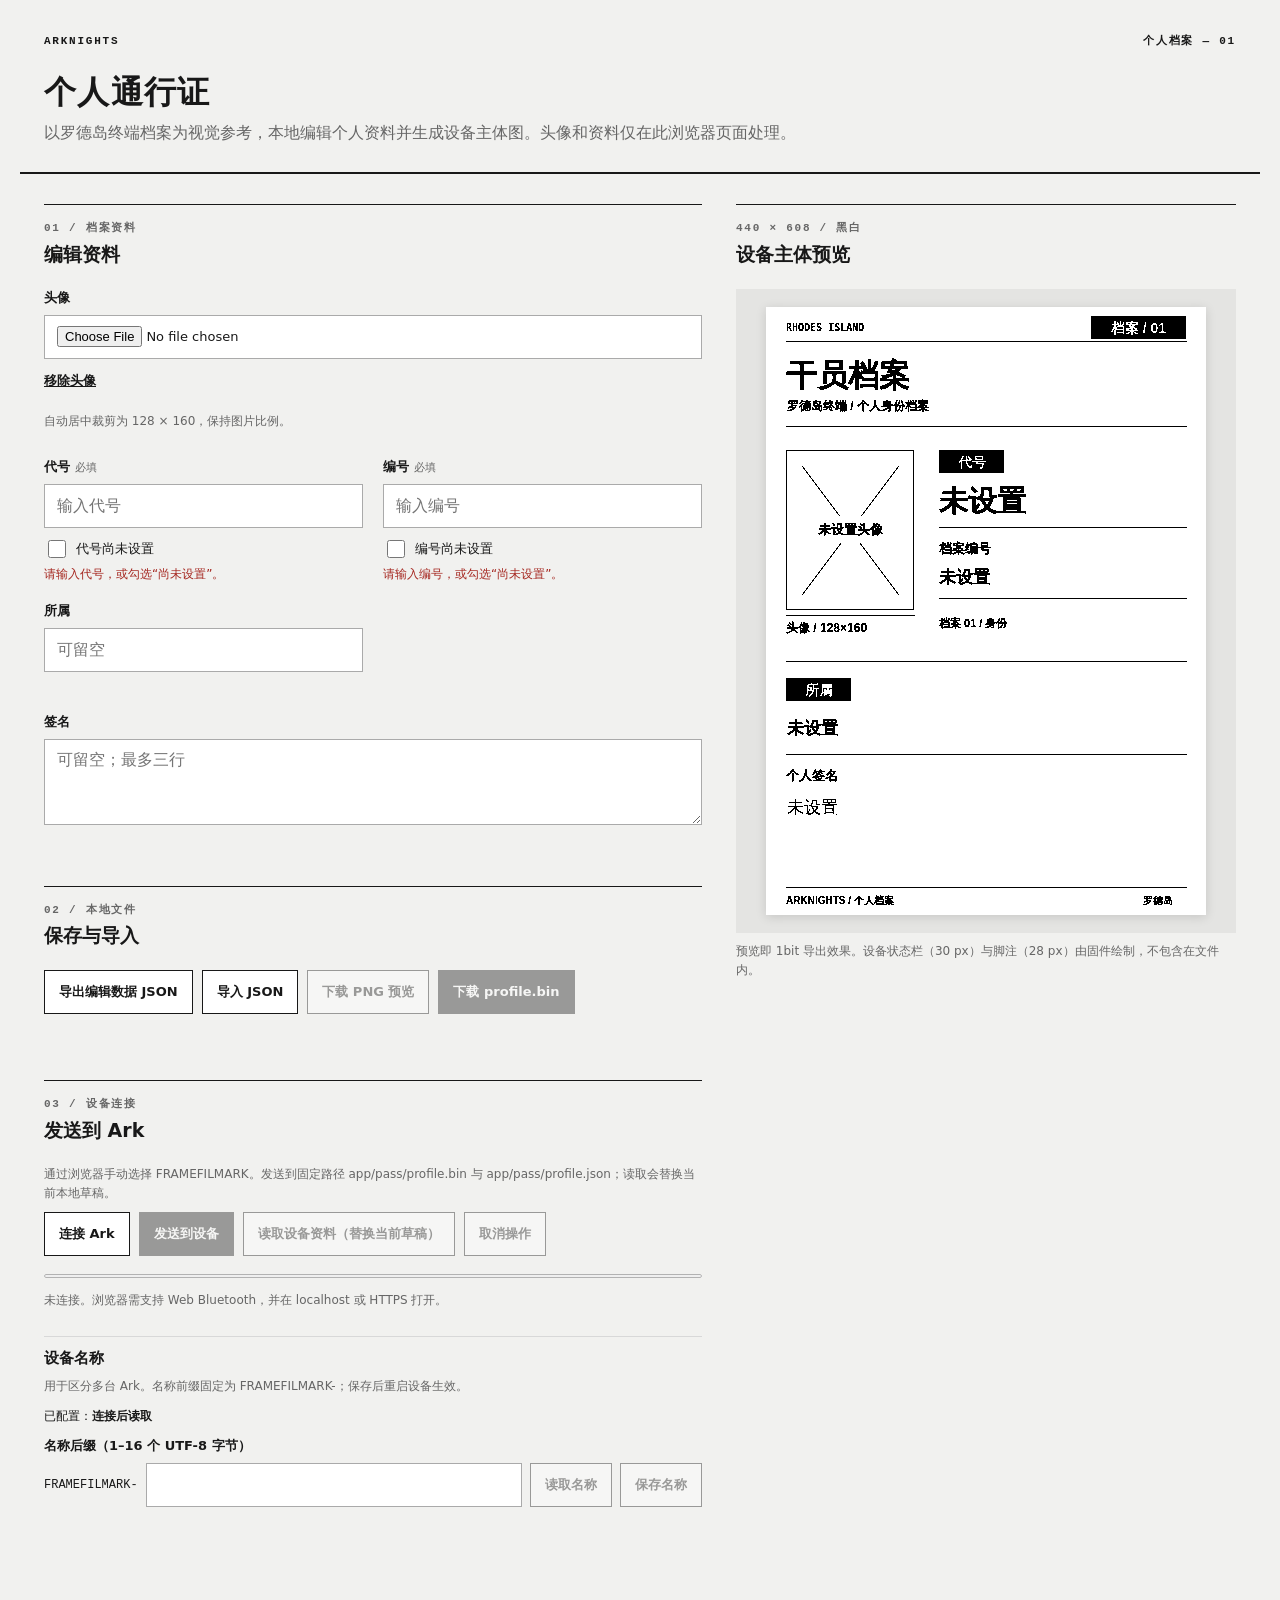
==== tools/ark-pass-editor/index.html @ ce2cb1a3 "Merge pull request #1 from Rafael-ban/main 新功能的增加和部分bug修复" ====
<!doctype html>
<html lang="zh-CN">
<head>
  <meta charset="utf-8">
  <meta name="viewport" content="width=device-width, initial-scale=1">
  <title>FrameFilm Ark · 通行证编辑器</title>
  <link rel="stylesheet" href="style.css?v=prts-4">
  <script src="app.js?v=prts-2" defer></script>
</head>
<body>
  <nav class="embedded-nav" aria-label="ForFilm 导航"><button id="back-to-connect" type="button" class="secondary">返回 ForFilm 连接页</button></nav>
  <header class="masthead">
    <div class="mastline"><strong>ARKNIGHTS</strong><span>个人档案 — 01</span></div>
    <h1>个人通行证</h1>
    <p>以罗德岛终端档案为视觉参考，本地编辑个人资料并生成设备主体图。头像和资料仅在此浏览器页面处理。</p>
  </header>

  <main class="workspace">
    <section class="editor" aria-labelledby="edit-title">
      <div class="section-head"><span>01 / 档案资料</span><h2 id="edit-title">编辑资料</h2></div>
      <div class="fields">
        <div class="field avatar-field">
          <label for="avatar">头像</label>
          <input id="avatar" type="file" accept="image/*">
          <button id="remove-avatar" type="button" class="text-button">移除头像</button>
          <p class="hint">自动居中裁剪为 128 × 160，保持图片比例。</p>
        </div>
        <div class="field">
          <label for="codename">代号 <span class="required">必填</span></label>
          <input id="codename" type="text" maxlength="32" autocomplete="off" placeholder="输入代号">
          <label class="unset"><input id="codename-unset" type="checkbox"> 代号尚未设置</label>
          <p class="validation" id="codename-error" aria-live="polite"></p>
        </div>
        <div class="field">
          <label for="number">编号 <span class="required">必填</span></label>
          <input id="number" type="text" maxlength="36" autocomplete="off" placeholder="输入编号">
          <label class="unset"><input id="number-unset" type="checkbox"> 编号尚未设置</label>
          <p class="validation" id="number-error" aria-live="polite"></p>
        </div>
        <div class="field">
          <label for="affiliation">所属</label>
          <input id="affiliation" type="text" maxlength="60" autocomplete="off" placeholder="可留空">
          <p class="validation" id="affiliation-error" aria-live="polite"></p>
        </div>
        <div class="field">
          <label for="signature">签名</label>
          <textarea id="signature" rows="3" maxlength="200" placeholder="可留空；最多三行"></textarea>
          <p class="validation" id="signature-error" aria-live="polite"></p>
        </div>
      </div>
      <div class="section-head actions-head"><span>02 / 本地文件</span><h2>保存与导入</h2></div>
      <div class="actions">
        <button id="export-json" type="button" class="secondary">导出编辑数据 JSON</button>
        <label class="file-button secondary" for="import-json">导入 JSON<input id="import-json" type="file" accept="application/json,.json"></label>
        <button id="download-png" type="button" class="secondary">下载 PNG 预览</button>
        <button id="download-bin" type="button" class="primary">下载 profile.bin</button>
      </div>
      <p id="file-status" class="status" role="status"></p>

      <div class="section-head actions-head"><span>03 / 设备连接</span><h2>发送到 Ark</h2></div>
      <p class="hint standalone-connection-hint">通过浏览器手动选择 FRAMEFILMARK。发送到固定路径 app/pass/profile.bin 与 app/pass/profile.json；读取会替换当前本地草稿。</p>
      <p class="hint embedded-connection-hint">使用 ForFilm 已连接的 Ark。依次发送 profile.bin 和 profile.json；读取成功后才会替换当前本地草稿。</p>
      <div class="actions">
        <button id="connect" type="button" class="secondary">连接 Ark</button>
        <button id="send" type="button" class="primary" disabled>发送到设备</button>
        <button id="read-device" type="button" class="secondary" disabled>读取设备资料（替换当前草稿）</button>
        <button id="cancel" type="button" class="secondary" disabled>取消操作</button>
      </div>
      <progress id="progress" value="0" max="100" aria-label="传输进度"></progress>
      <p id="device-status" class="status" role="status">未连接。浏览器需支持 Web Bluetooth，并在 localhost 或 HTTPS 打开。</p>
      <div class="device-name-panel" aria-labelledby="device-name-title">
        <h3 id="device-name-title">设备名称</h3>
        <p class="hint">用于区分多台 Ark。名称前缀固定为 FRAMEFILMARK-；保存后重启设备生效。</p>
        <p>已配置：<strong id="device-name-current">连接后读取</strong></p>
        <label for="device-name-suffix">名称后缀（1–16 个 UTF-8 字节）</label>
        <div class="device-name-actions"><span>FRAMEFILMARK-</span><input id="device-name-suffix" type="text" autocomplete="off" disabled><button id="device-name-read" type="button" class="secondary" disabled>读取名称</button><button id="device-name-save" type="button" class="secondary" disabled>保存名称</button></div>
        <p id="device-name-status" class="status" role="status"></p>
      </div>
    </section>

    <section class="preview-panel" aria-labelledby="preview-title">
      <div class="section-head"><span>440 × 608 / 黑白</span><h2 id="preview-title">设备主体预览</h2></div>
      <div class="preview-frame"><canvas id="preview" width="440" height="608" role="img" aria-label="通行证主体预览"></canvas></div>
      <p class="hint">预览即 1bit 导出效果。设备状态栏（30 px）与脚注（28 px）由固件绘制，不包含在文件内。</p>
    </section>
  </main>
</body>
</html>
---- tools/ark-pass-editor/style.css ----
:root{color-scheme:light;--ink:#181818;--muted:#666;--line:#d8d8d8;--paper:#fff;--ground:#f1f1ef;--danger:#a52720;font-family:"Noto Sans CJK SC","Microsoft YaHei","PingFang SC",system-ui,sans-serif}
.embedded-nav,.embedded-connection-hint{display:none}
body.embedded .masthead,body.embedded #connect,body.embedded .device-name-panel,body.embedded .standalone-connection-hint{display:none}
body.embedded .embedded-nav{display:block;max-width:1240px;margin:0 auto;padding:16px 24px 0}
body.embedded .embedded-connection-hint{display:block}
body.embedded .workspace{padding-top:16px}
*{box-sizing:border-box}body{margin:0;background:var(--ground);color:var(--ink)}
.masthead{max-width:1240px;margin:0 auto;padding:34px 24px 28px;border-bottom:2px solid var(--ink)}
.mastline,.section-head span{font:700 11px/1.4 ui-monospace,Consolas,monospace;letter-spacing:.16em}.mastline{display:flex;justify-content:space-between;gap:12px}
h1{font-size:32px;letter-spacing:.04em;margin:22px 0 8px}h2{font-size:19px;margin:5px 0 0}.masthead p{color:var(--muted);margin:0}
.workspace{max-width:1240px;margin:0 auto;padding:30px 24px 70px;display:grid;grid-template-columns:minmax(0,1fr) minmax(360px,500px);gap:34px;align-items:start}
.editor,.preview-panel{min-width:0}.section-head{border-top:1px solid var(--ink);padding-top:11px;margin-bottom:21px}.section-head span{color:var(--muted)}.actions-head{margin-top:34px}
.fields{display:grid;grid-template-columns:1fr 1fr;gap:18px 20px}.field{min-width:0}.avatar-field,.field:last-child{grid-column:1/-1}
label{font-weight:700;font-size:13px;display:block;margin-bottom:8px}.required{font-size:11px;font-weight:500;color:var(--muted)}
input[type=text],textarea,input[type=file]{width:100%;font:inherit;background:#fff;color:var(--ink);border:1px solid #aaa;border-radius:0;padding:10px 12px;min-height:44px}
textarea{resize:vertical;min-height:86px}input[type=file]{font-size:13px}.unset{font-weight:400;margin:9px 0 0;display:flex;align-items:center;gap:7px}.unset input{width:18px;height:18px;accent-color:var(--ink)}
.hint{color:var(--muted);font-size:12px;line-height:1.6;margin:9px 0}.validation{min-height:18px;color:var(--danger);font-size:12px;margin:5px 0 0}.text-button{border:0;background:none;text-decoration:underline;color:var(--ink);padding:9px 0;cursor:pointer}
.actions{display:flex;gap:9px;flex-wrap:wrap}button,.file-button{font-family:inherit;font-size:13px;font-weight:700;line-height:1.25;min-height:44px;border-radius:0;border:1px solid var(--ink);padding:11px 14px;cursor:pointer;display:inline-flex;align-items:center;justify-content:center;text-decoration:none;margin:0}
.primary{background:var(--ink);color:#fff}.secondary{background:#fff;color:var(--ink)}button:hover:not(:disabled),.file-button:hover{outline:2px solid var(--ink);outline-offset:2px}button:disabled{opacity:.4;cursor:not-allowed}
button:focus-visible,.file-button:focus-within,input:focus-visible,textarea:focus-visible{outline:3px solid #777;outline-offset:2px}.file-button input{position:absolute;width:1px;height:1px;opacity:0;overflow:hidden}
.status{font-size:12px;min-height:20px;margin:12px 0;color:var(--muted)}progress{display:block;width:100%;height:8px;margin-top:16px;accent-color:var(--ink)}
.device-name-panel{border-top:1px solid var(--line);margin-top:24px;padding-top:12px}.device-name-panel h3{font-size:15px;margin:0}.device-name-panel p{font-size:12px}.device-name-actions{display:flex;align-items:center;gap:8px;flex-wrap:wrap}.device-name-actions span{font:12px ui-monospace,Consolas,monospace}.device-name-actions input{flex:1 1 150px;width:auto}.device-name-actions button{flex:0 0 auto}
.preview-frame{background:#e4e4e2;padding:18px;display:flex;justify-content:center;overflow:auto}.preview-frame canvas{display:block;width:100%;max-width:440px;height:auto;image-rendering:pixelated;background:#fff;box-shadow:0 2px 10px #0002}
@media(max-width:880px){.workspace{grid-template-columns:1fr}.preview-panel{max-width:520px}}@media(max-width:560px){.masthead{padding:24px 16px}.workspace{padding:24px 16px 60px}.fields{grid-template-columns:1fr}.avatar-field,.field:last-child{grid-column:auto}h1{font-size:27px}}
/* Host workbench palette. The canvas remains a literal black/white device preview. */
html.embedded-ark{background:#151719;color-scheme:dark}
body.embedded{background:transparent;font-family:var(--editor-font,"Bahnschrift","Microsoft YaHei",sans-serif)}
body.embedded .embedded-nav{display:none}
body.embedded .workspace{max-width:none;padding:0 0 24px;gap:20px;grid-template-columns:minmax(0,1fr) minmax(300px,.85fr)}
body.embedded .editor,body.embedded .preview-panel{background:var(--paper);border:1px solid var(--line);border-radius:var(--editor-radius,0);padding:24px;max-width:none}
body.embedded .section-head{border-top:0;border-bottom:1px solid var(--line);padding:0 0 16px;margin-bottom:20px}
body.embedded :is(input[type=text],textarea,input[type=file],button,.file-button){border-radius:var(--editor-field-radius,0)}
body.embedded :is(button,input,textarea):focus-visible{outline-color:var(--editor-accent)}
body.embedded.theme-ark{
 --ark-bg:#151719;--ark-bg-2:#222629;--ark-ink:#f0f1f2;--ark-ink-2:#adb5bb;--ark-line:#41484d;--ark-accent:#83afc1;
 --paper:var(--ark-bg-2);--ground:var(--ark-bg);--ink:var(--ark-ink);--muted:var(--ark-ink-2);--line:var(--ark-line);--danger:#e58d89;
 --editor-accent:var(--ark-accent);--editor-radius:0px;--editor-field-radius:0px;--editor-font:"Bahnschrift","Microsoft YaHei","PingFang SC",sans-serif;
 color-scheme:dark;color:var(--ink);font-family:var(--editor-font)
}
body.embedded.theme-ark .section-head span{font:600 10px/1.4 Consolas,monospace;letter-spacing:.16em;color:var(--muted)}
body.embedded.theme-ark h2{font-size:20px;letter-spacing:.05em;line-height:1.35;margin-top:8px}
body.embedded.theme-ark :is(input[type=text],textarea,input[type=file]){background:var(--ark-bg);color:var(--ink);border:1px solid var(--line);min-height:44px}
body.embedded.theme-ark input::placeholder,body.embedded.theme-ark textarea::placeholder{color:#8e999f}
body.embedded.theme-ark .primary{background:var(--ink);border-color:var(--ink);color:var(--ark-bg)}
body.embedded.theme-ark :is(.secondary,.file-button){background:transparent;border-color:var(--line);color:var(--ink)}
body.embedded.theme-ark :is(button,.file-button):hover:not(:disabled){background:#2c3135;color:var(--ink);border-color:var(--ink);outline:none}
body.embedded.theme-ark :is(button,.file-button){transition:background .15s,color .15s,border-color .15s}
body.embedded.theme-ark :is(button,.file-button):active:not(:disabled){background:#2c3135;color:var(--ink);border-color:var(--ark-accent)}
body.embedded.theme-ark :is(button,.file-button):focus-visible,body.embedded.theme-ark .file-button:focus-within{outline:2px solid var(--ark-accent);outline-offset:3px}
body.embedded.theme-ark .text-button{background:none;color:var(--muted);border:0;padding-left:0}
body.embedded.theme-ark .preview-frame{background:var(--ark-bg);border:1px solid var(--line);padding:16px}
body.embedded.theme-ark .preview-frame canvas{background:#fff;box-shadow:none}
body.embedded.theme-ark progress{accent-color:var(--ark-accent)}
body.embedded.theme-ark .unset input{accent-color:var(--ark-accent)}
body.embedded.theme-ark label{font-weight:600;letter-spacing:.03em}
body.embedded.theme-ark .status{padding-top:12px;border-top:1px solid var(--line);line-height:1.6}
@media(max-width:1000px){body.embedded .workspace{grid-template-columns:1fr}}
@media(max-width:560px){body.embedded .editor,body.embedded .preview-panel{padding:20px 16px}}
@media(max-width:899px){body.embedded.theme-ark :is(input[type=text],textarea){font-size:16px}}
@media(prefers-reduced-motion:reduce){body.embedded.theme-ark :is(button,.file-button){transition:none}}
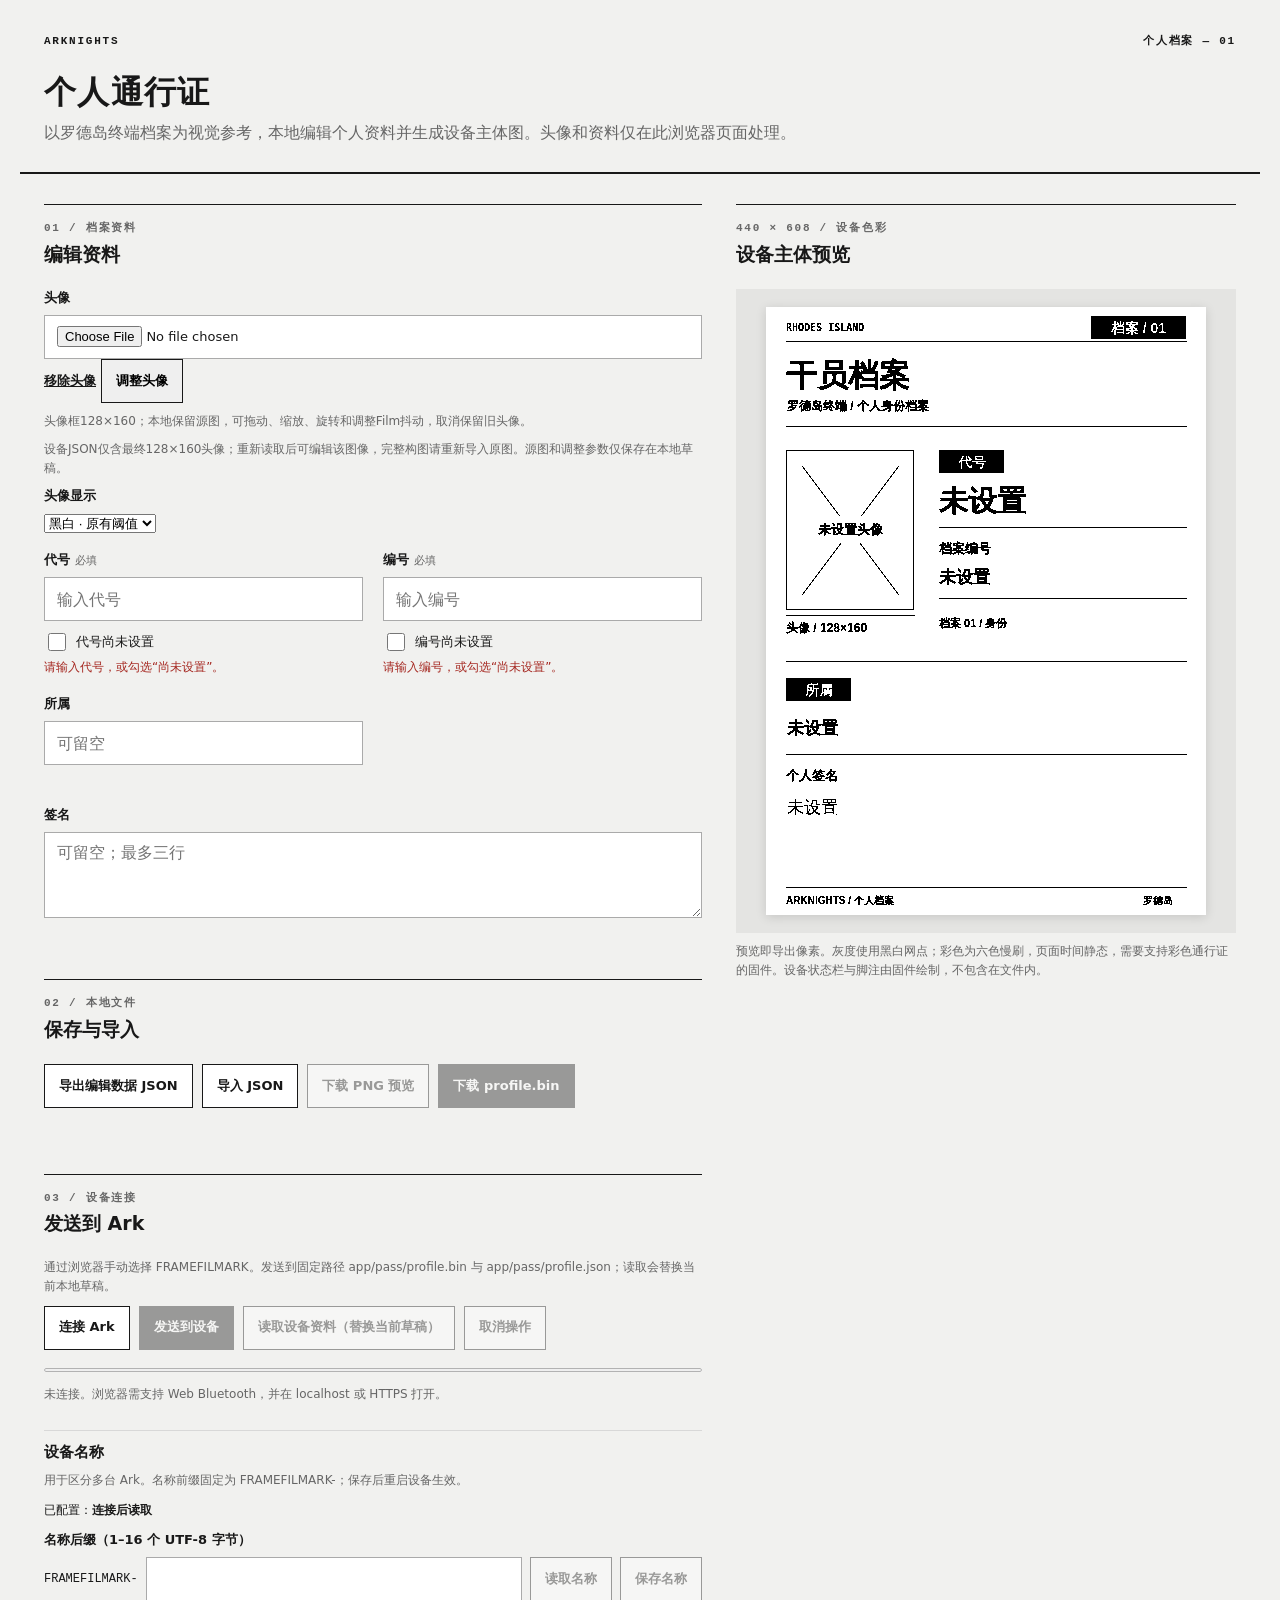
==== commit f1a50798: "feat(passport): 保存彩色头像编辑与通行证显示改进" ====
--- a/tools/ark-pass-editor/index.html
+++ b/tools/ark-pass-editor/index.html
@@ -5,7 +5,10 @@
   <meta name="viewport" content="width=device-width, initial-scale=1">
   <title>FrameFilm Ark · 通行证编辑器</title>
   <link rel="stylesheet" href="style.css?v=prts-4">
-  <script src="app.js?v=prts-2" defer></script>
+  <script src="pixels.js" defer></script>
+  <script src="../ForFilm/js/convert.js" defer></script>
+  <script src="avatar-editor.js" defer></script>
+  <script src="app.js?v=prts-3" defer></script>
 </head>
 <body>
   <nav class="embedded-nav" aria-label="ForFilm 导航"><button id="back-to-connect" type="button" class="secondary">返回 ForFilm 连接页</button></nav>
@@ -23,7 +26,11 @@
           <label for="avatar">头像</label>
           <input id="avatar" type="file" accept="image/*">
           <button id="remove-avatar" type="button" class="text-button">移除头像</button>
-          <p class="hint">自动居中裁剪为 128 × 160，保持图片比例。</p>
+          <button id="edit-avatar" type="button">调整头像</button>
+          <p class="hint">头像框128×160；本地保留源图，可拖动、缩放、旋转和调整Film抖动，取消保留旧头像。</p>
+          <p class="hint">设备JSON仅含最终128×160头像；重新读取后可编辑该图像，完整构图请重新导入原图。源图和调整参数仅保存在本地草稿。</p>
+          <label for="avatar-mode">头像显示</label>
+          <select id="avatar-mode"><option value="mono">黑白 · 原有阈值</option><option value="grayscale">灰度 · 黑白网点</option><option value="color">彩色 · 六色</option></select>
         </div>
         <div class="field">
           <label for="codename">代号 <span class="required">必填</span></label>
@@ -79,9 +86,9 @@
     </section>
 
     <section class="preview-panel" aria-labelledby="preview-title">
-      <div class="section-head"><span>440 × 608 / 黑白</span><h2 id="preview-title">设备主体预览</h2></div>
+      <div class="section-head"><span>440 × 608 / 设备色彩</span><h2 id="preview-title">设备主体预览</h2></div>
       <div class="preview-frame"><canvas id="preview" width="440" height="608" role="img" aria-label="通行证主体预览"></canvas></div>
-      <p class="hint">预览即 1bit 导出效果。设备状态栏（30 px）与脚注（28 px）由固件绘制，不包含在文件内。</p>
+      <p class="hint">预览即导出像素。灰度使用黑白网点；彩色为六色慢刷，页面时间静态，需要支持彩色通行证的固件。设备状态栏与脚注由固件绘制，不包含在文件内。</p>
     </section>
   </main>
 </body>
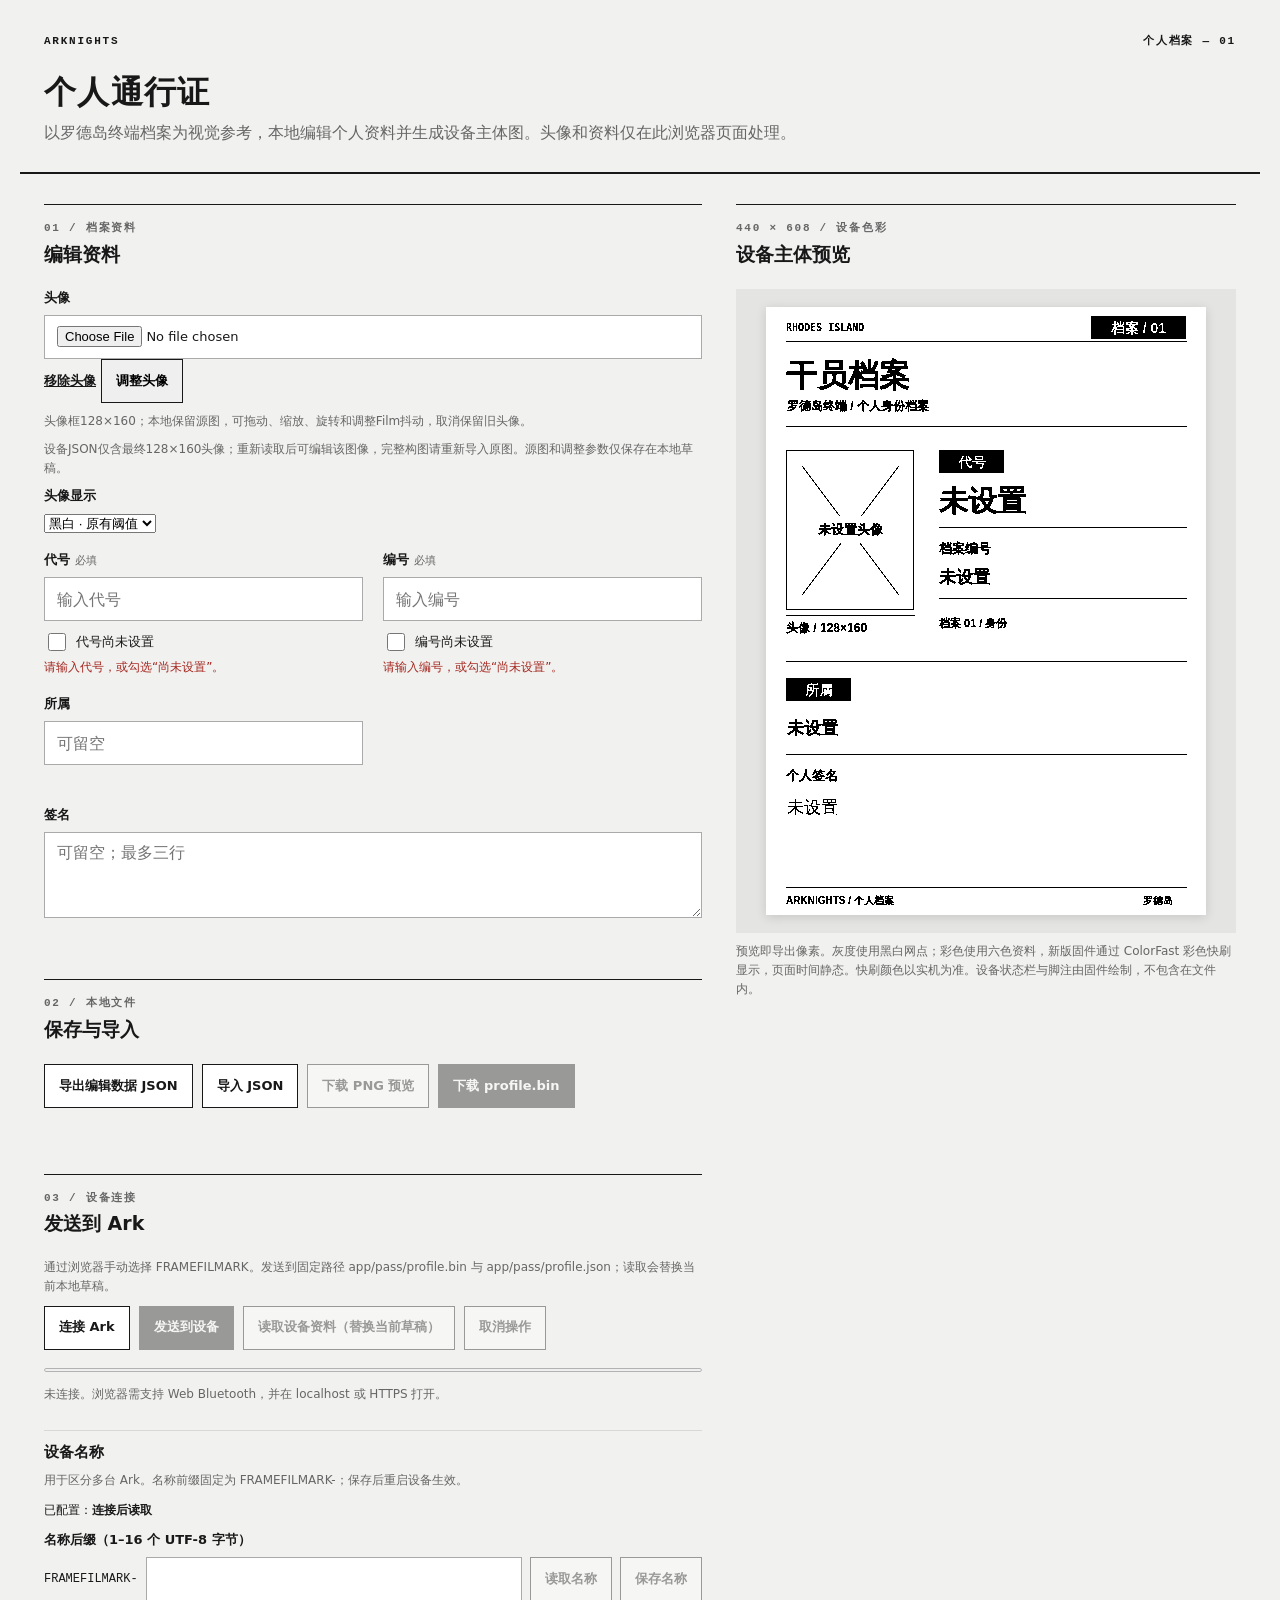
==== commit 4dee4c9c: "feat(ark): 通行证彩色头像改用 ColorFast 快刷" ====
--- a/tools/ark-pass-editor/index.html
+++ b/tools/ark-pass-editor/index.html
@@ -88,7 +88,7 @@
     <section class="preview-panel" aria-labelledby="preview-title">
       <div class="section-head"><span>440 × 608 / 设备色彩</span><h2 id="preview-title">设备主体预览</h2></div>
       <div class="preview-frame"><canvas id="preview" width="440" height="608" role="img" aria-label="通行证主体预览"></canvas></div>
-      <p class="hint">预览即导出像素。灰度使用黑白网点；彩色为六色慢刷，页面时间静态，需要支持彩色通行证的固件。设备状态栏与脚注由固件绘制，不包含在文件内。</p>
+      <p class="hint">预览即导出像素。灰度使用黑白网点；彩色使用六色资料，新版固件通过 ColorFast 彩色快刷显示，页面时间静态。快刷颜色以实机为准。设备状态栏与脚注由固件绘制，不包含在文件内。</p>
     </section>
   </main>
 </body>
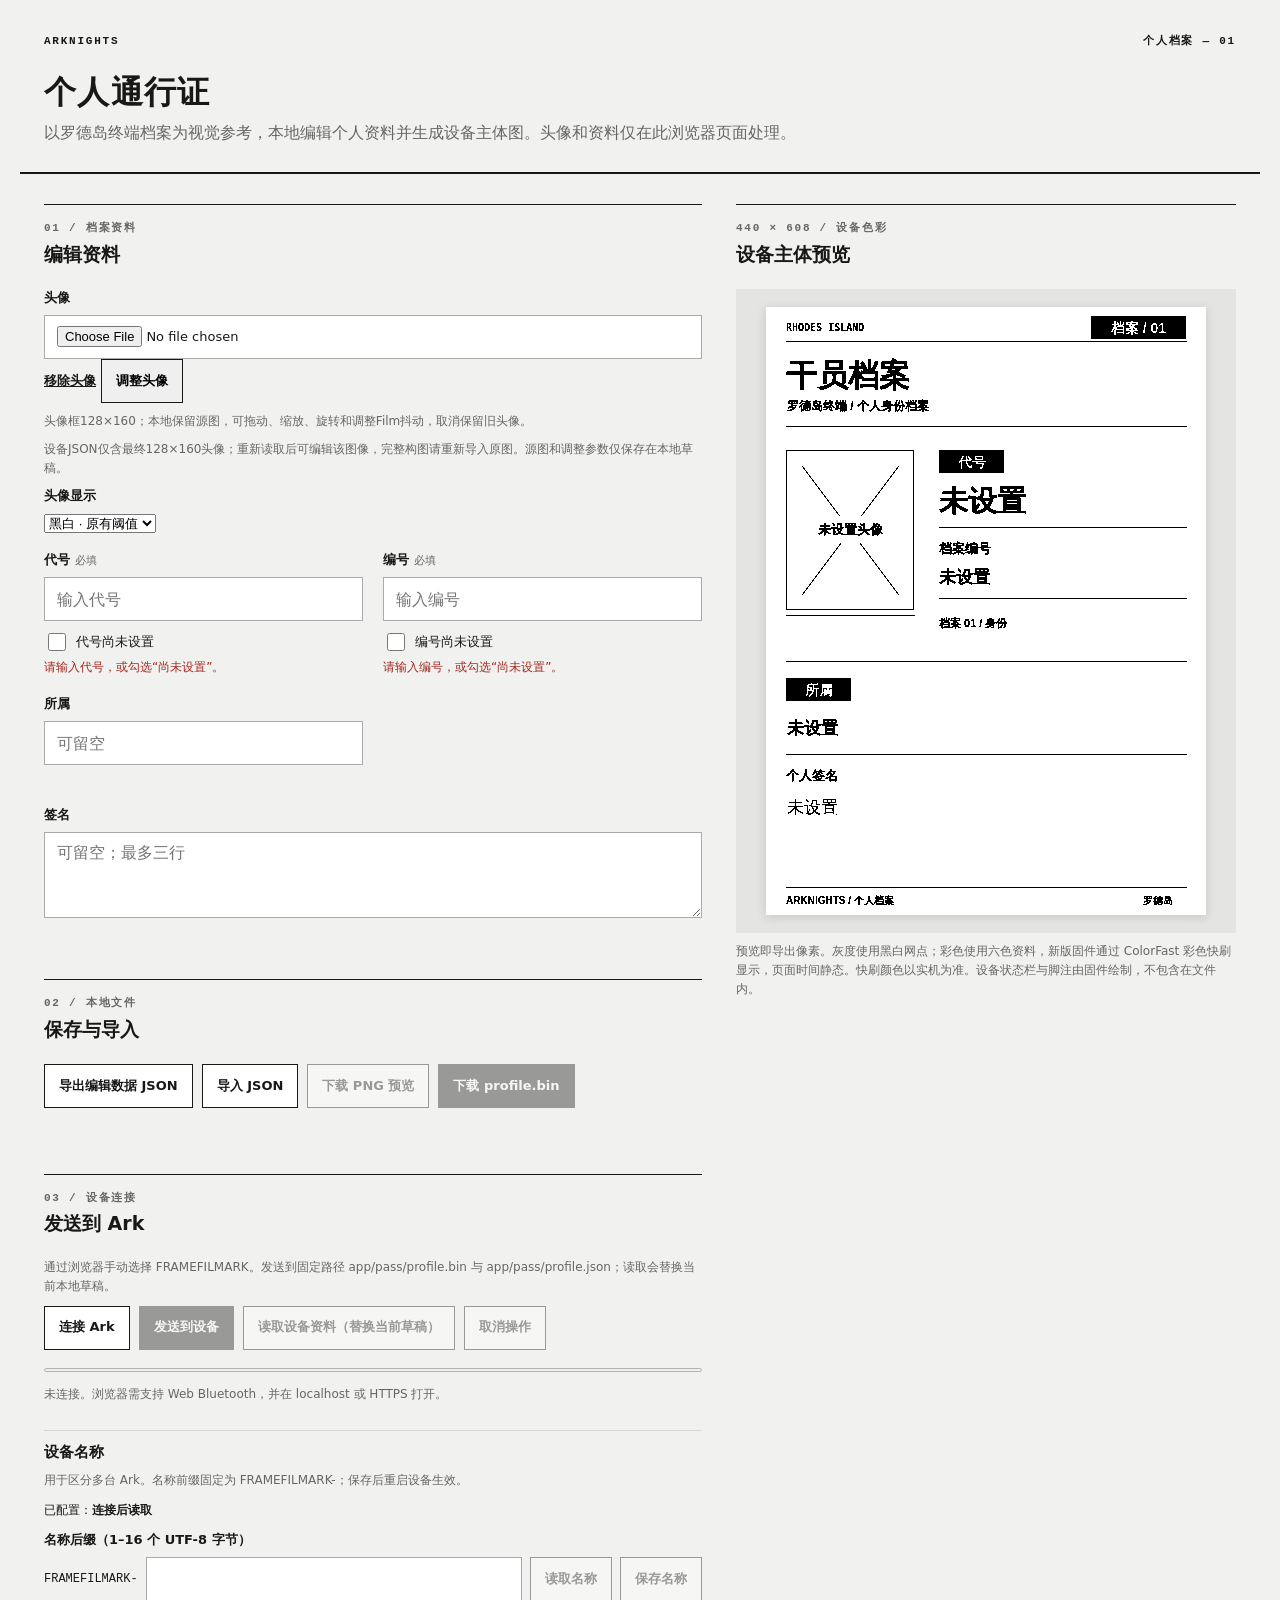
==== commit 00dfe58d: "feat(passport): 头像编辑复用 Film 自适应抖动" ====
--- a/tools/ark-pass-editor/index.html
+++ b/tools/ark-pass-editor/index.html
@@ -7,7 +7,7 @@
   <link rel="stylesheet" href="style.css?v=prts-4">
   <script src="pixels.js" defer></script>
   <script src="../ForFilm/js/convert.js" defer></script>
-  <script src="avatar-editor.js" defer></script>
+  <script src="avatar-editor.js?v=adaptive-1" defer></script>
   <script src="app.js?v=prts-3" defer></script>
 </head>
 <body>
